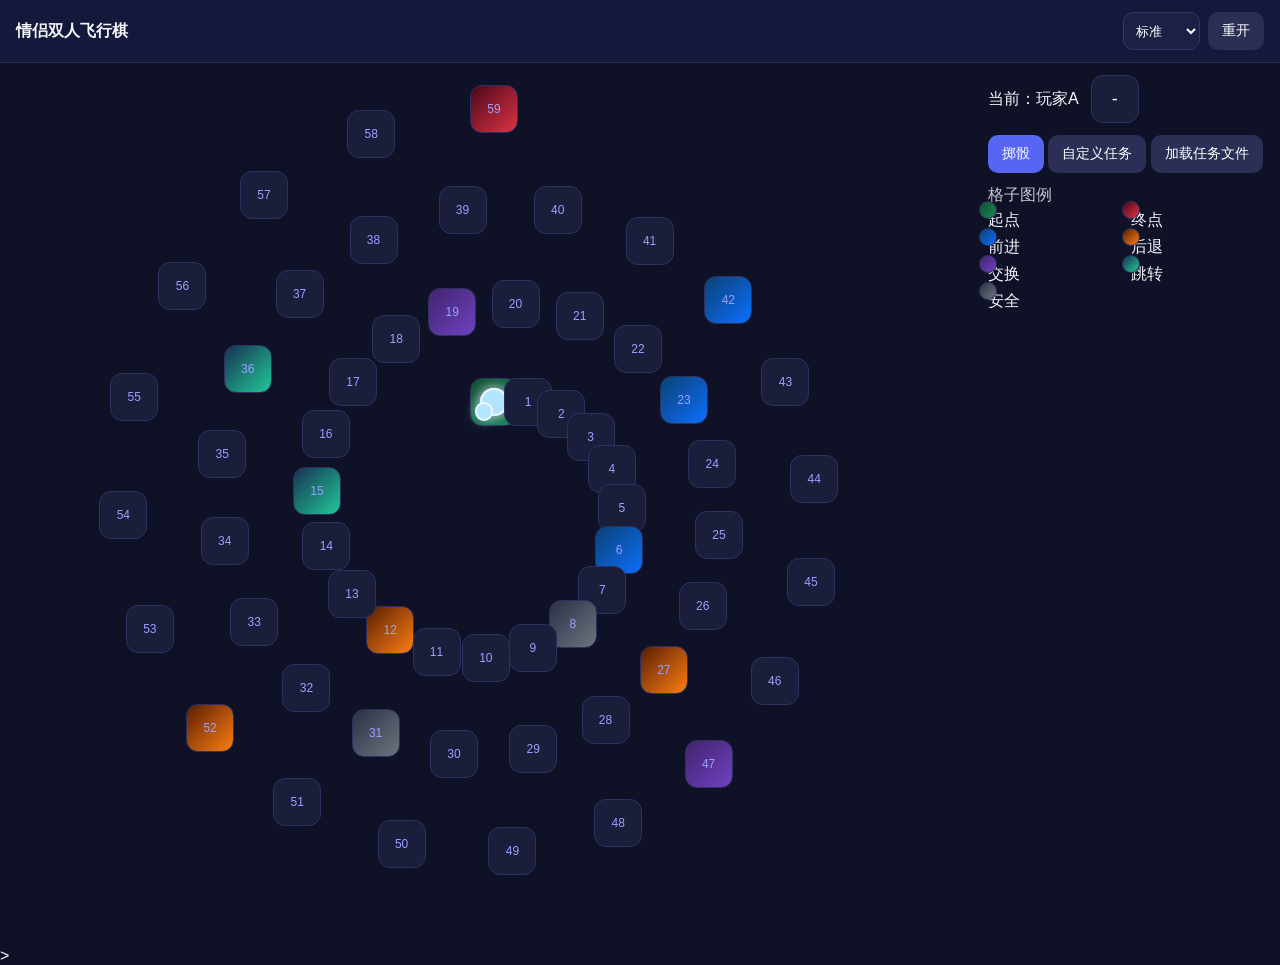
==== index.html @ 3389a9d1 "wip: 初始页面" ====
<!doctype html>
<html lang="zh-CN">
<head>
    <meta charset="utf-8">
    <meta name="viewport" content="width=device-width, initial-scale=1, viewport-fit=cover">
    <title>情侣双人飞行棋</title>
    <link rel="stylesheet" href="styles.css">
</head>
<body>
    <div class="app">
        <header class="topbar">
            <div class="brand">情侣双人飞行棋</div>
            <div class="controls">
                <select id="levelSelect" aria-label="选择关卡">
                    <option value="easy">入门</option>
                    <option value="normal" selected>标准</option>
                    <option value="hard">挑战</option>
                    <option value="custom">自定义</option>
                </select>
                <button id="resetBtn" class="btn">重开</button>
            </div>
        </header>

        <main class="main">
            <section class="board-section">
                <div id="board" class="board" role="grid" aria-label="棋盘"></div>
            </section>
            <section class="side">
                <div class="status">
                    <div id="turnText">当前：玩家A</div>
                    <div id="diceFace" class="dice">-</div>
                </div>
                <div class="actions">
                    <button id="rollBtn" class="btn primary">掷骰</button>
                    <button id="openCustomEditorBtn" class="btn">自定义任务</button>
                    <button id="openLoadTasksBtn" class="btn">加载任务文件</button>
                </div>
                <div class="legend">
                    <div class="legend-title">格子图例</div>
                    <ul>
                        <li><span class="cell sample start"></span> 起点</li>
                        <li><span class="cell sample end"></span> 终点</li>
                        <li><span class="cell sample boost"></span> 前进</li>
                        <li><span class="cell sample back"></span> 后退</li>
                        <li><span class="cell sample swap"></span> 交换</li>
                        <li><span class="cell sample jump"></span> 跳转</li>
                        <li><span class="cell sample safe"></span> 安全</li>
                        
                    </ul>
                </div>

                <div id="customPanel" class="custom hidden">
                    <div class="custom-row">
                        <label>格子数</label>
                        <input id="customSize" type="number" min="10" max="300" value="60">
                        <button id="applyCustomSize" class="btn">应用</button>
                    </div>
                    <div class="custom-row">
                        <label>编辑格子类型</label>
                        <select id="cellType">
                            <option value="none">普通</option>
                            <option value="boost" data-param="+3">前进(+3)</option>
                            <option value="back" data-param="-3">后退(-3)</option>
                            <option value="swap">交换</option>
                            <option value="jump" data-param="10">跳转(到10)</option>
                            <option value="safe">安全</option>
                            <option value="start">起点</option>
                            <option value="end">终点</option>
                        </select>
                        <input id="cellParam" type="number" placeholder="数值(可选)">
                    </div>
                    <div class="hint">点按棋盘上的格子进行标注/修改。</div>
                </div>

                <div id="winner" class="winner hidden"></div>
                <div id="taskModal" class="modal hidden">
                    <div class="modal-backdrop" data-close="1"></div>
                    <div class="modal-panel">
                        <div class="modal-title">本格任务</div>
                        <div id="taskContent" class="modal-content"></div>
                    </div>
                </div>

                <div id="customEditorModal" class="modal hidden">
                    <div class="modal-backdrop" data-close="1"></div>
                    <div class="modal-panel">
                        <div class="modal-title">自定义任务清单</div>
                        <div class="modal-content">
                            <div class="custom-row" style="margin-bottom:8px;">
                                <label>格子数(含起点终点)</label>
                                <input id="customEditorSize" type="number" min="3" max="80" value="30">
                                <button id="addOneCellBtn" class="btn">新增一格</button>
                            </div>
                            <div id="customTasksList" style="max-height:40vh;overflow:auto;border:1px solid #2a2f60;border-radius:8px;padding:8px"></div>
                            <div class="custom-row" style="justify-content:flex-end;margin-top:8px;gap:8px;">
                                <button id="cancelCustomEditor" class="btn">取消</button>
                                <button id="confirmCustomEditor" class="btn primary">完成</button>
                            </div>
                        </div>
                    </div>
                </div>

                <div id="loadTasksModal" class="modal hidden">
                    <div class="modal-backdrop" data-close="1"></div>
                    <div class="modal-panel">
                        <div class="modal-title">加载任务文件</div>
                        <div class="modal-content">
                            <div class="custom-row" style="margin-bottom:8px;">
                                <label>选择文件</label>
                                <select id="tasksFileSelect">
                                    <option value="tasks/list1.json">tasks/list1.json</option>
                                    <option value="tasks/list2.json">tasks/list2.json</option>
                                </select>
                                <input id="tasksFilePath" type="text" placeholder="或输入路径，如 tasks/list1.json" style="flex:1;min-width:140px;">
                            </div>
                            <div class="custom-row" style="margin-bottom:8px;">
                                <label>格子数(含起点终点)</label>
                                <input id="loadSizeInput" type="number" min="3" max="80" value="40">
                            </div>
                            <div class="custom-row" style="justify-content:flex-end;margin-top:8px;gap:8px;">
                                <button id="cancelLoadTasks" class="btn">取消</button>
                                <button id="confirmLoadTasks" class="btn primary">完成</button>
                            </div>
                        </div>
                    </div>
                </div>
            </section>
        </main>
    </div>

    <script src="config.js"></script>
    <script src="app.js"></script>
</body>
></html>
---- styles.css ----
*{box-sizing:border-box;-webkit-tap-highlight-color:transparent}
html,body{margin:0;padding:0;height:100%;background:#0f1226;color:#f5f6fa;font-family:-apple-system,BlinkMacSystemFont,Segoe UI,Roboto,Helvetica,Arial,Apple Color Emoji,Segoe UI Emoji}
.app{display:flex;flex-direction:column;min-height:100%}
.topbar{display:flex;align-items:center;justify-content:space-between;padding:12px 16px;background:#14183a;border-bottom:1px solid #252a54}
.brand{font-weight:700}
.controls{display:flex;gap:8px}
.btn{padding:10px 14px;border:none;border-radius:10px;background:#2b2f55;color:#fff;font-size:14px}
.btn.primary{background:#5865f2}
.btn:active{transform:scale(.98)}
select,input{background:#1c2044;border:1px solid #2e356f;color:#fff;border-radius:10px;padding:8px}

.main{display:grid;grid-template-columns:1fr 280px;gap:12px;padding:12px}
@media (max-width:900px){.main{grid-template-columns:1fr}.side{order:-1}}

.board-section{display:flex;align-items:center;justify-content:center}
.board{position:relative;--cell:clamp(24px,7vw,48px);width:100%;max-width:860px;aspect-ratio:1}
.cell{position:absolute;width:var(--cell);height:var(--cell);border-radius:12px;background:#1a1e3a;border:1px solid #2c3260;display:flex;align-items:center;justify-content:center;font-size:12px;color:#9aa0ff;user-select:none;transform:translate(-50%,-50%)}
.cell.sample{width:18px;height:18px;aspect-ratio:auto;display:inline-flex;margin-right:8px}

.cell.start{background:linear-gradient(135deg,#0f5132,#198754)}
.cell.end{background:linear-gradient(135deg,#4c0519,#dc3545)}
.cell.boost{background:linear-gradient(135deg,#0a4275,#0d6efd)}
.cell.back{background:linear-gradient(135deg,#5a1e02,#fd7e14)}
.cell.swap{background:linear-gradient(135deg,#41246d,#6f42c1)}
.cell.jump{background:linear-gradient(135deg,#183153,#20c997)}
.cell.safe{background:linear-gradient(135deg,#2c2f48,#6c757d)}
/* 任务弹窗 */
.modal.hidden{display:none}
.modal{position:fixed;inset:0;z-index:50}
.modal-backdrop{position:absolute;inset:0;background:rgba(0,0,0,.45)}
.modal-panel{position:absolute;left:50%;top:50%;transform:translate(-50%,-50%);width:min(92vw,460px);background:#15193a;border:1px solid #2a2f60;border-radius:14px;box-shadow:0 10px 30px rgba(0,0,0,.4);padding:14px}
.modal-title{font-weight:700;margin-bottom:6px}
.modal-content{line-height:1.6;white-space:pre-wrap}
.modal .custom-row label{opacity:.85;min-width:96px}
.modal .custom-row input[type="text"]{width:100%}
.cell.selected{outline:2px solid #ffd166}

.piece{position:absolute;width:62%;height:62%;border-radius:50%;border:2px solid rgba(255,255,255,.75)}
.piece.a{background:#ffb3c1;box-shadow:0 0 12px rgba(255,179,193,.6)}
.piece.b{background:#b3e5ff;box-shadow:0 0 12px rgba(179,229,255,.6)}
.piece.duo{inset:auto auto 4px 4px;width:40%;height:40%}

.status{display:flex;align-items:center;gap:12px;margin-bottom:12px}
.dice{width:48px;height:48px;display:flex;align-items:center;justify-content:center;border-radius:12px;background:#1a1e3a;border:1px solid #2c3260;font-size:18px}

.legend{margin-top:12px}
.legend-title{opacity:.8;margin-bottom:4px}
.legend ul{list-style:none;margin:0;padding:0;display:grid;grid-template-columns:1fr 1fr;gap:6px}

.custom{margin-top:12px;padding:10px;background:#15193a;border:1px solid #2a2f60;border-radius:12px}
.custom.hidden{display:none}
.custom-row{display:flex;align-items:center;gap:8px;margin-bottom:8px}
.hint{opacity:.7;font-size:12px}

.winner{margin-top:12px;padding:12px;border-radius:12px;background:#1a1e3a;border:1px solid #2c3260;font-size:16px}
.winner.hidden{display:none}
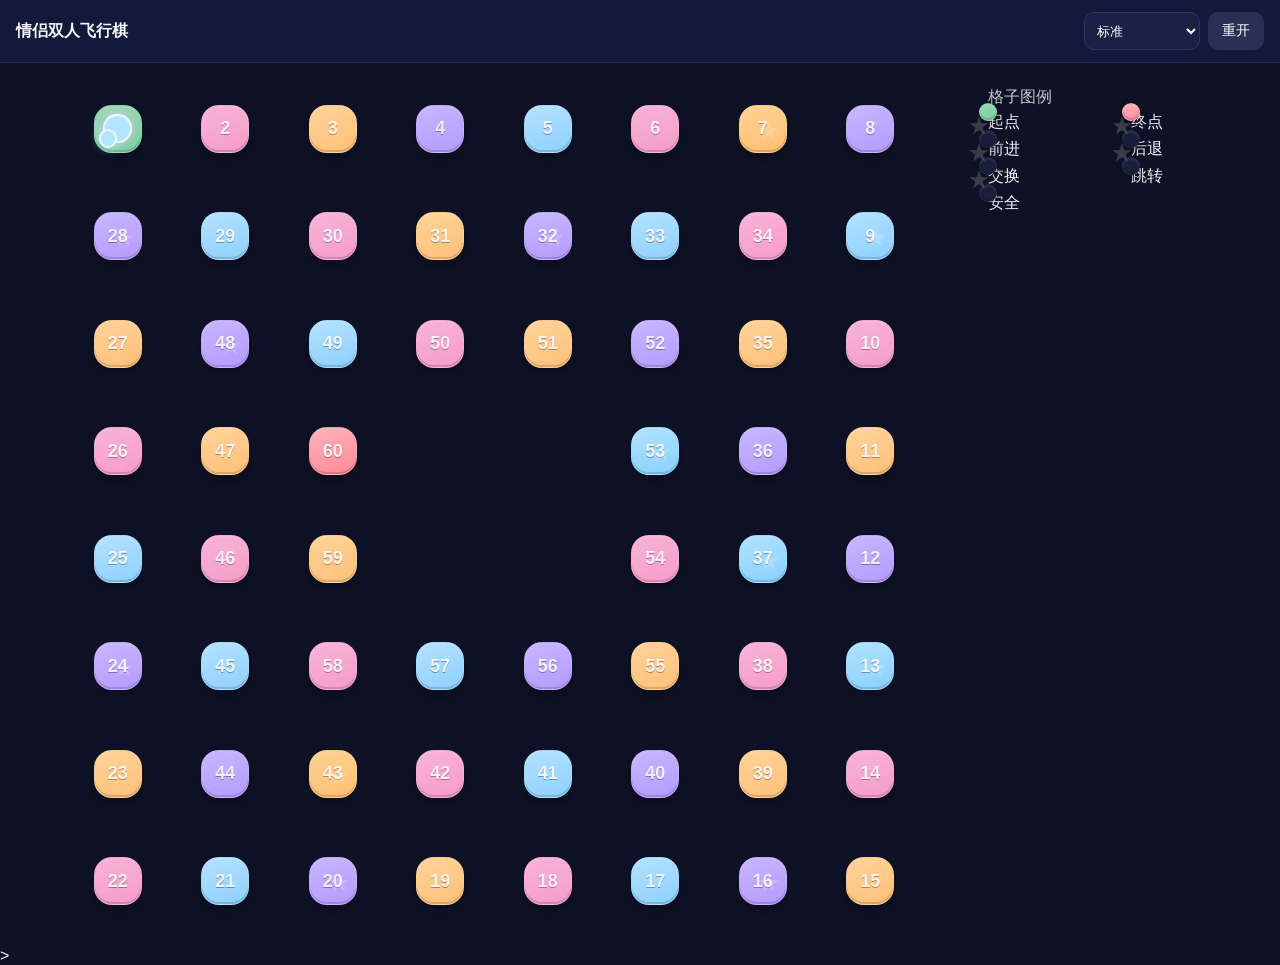
==== commit 896caddd: "wip: 调整" ====
--- a/index.html
+++ b/index.html
@@ -16,6 +16,7 @@
                     <option value="normal" selected>标准</option>
                     <option value="hard">挑战</option>
                     <option value="custom">自定义</option>
+                    <option value="load">加载任务文件</option>
                 </select>
                 <button id="resetBtn" class="btn">重开</button>
             </div>
@@ -23,18 +24,19 @@
 
         <main class="main">
             <section class="board-section">
-                <div id="board" class="board" role="grid" aria-label="棋盘"></div>
+                <div id="board" class="board" role="grid" aria-label="棋盘">
+                    <svg id="boardPath" class="board-path" viewBox="0 0 100 100" preserveAspectRatio="none">
+                        <polyline id="pathLine" fill="none" stroke-linecap="round" stroke-linejoin="round"></polyline>
+                    </svg>
+                    <div id="centerOverlay" class="center-overlay">
+                        <button id="rollBtn" class="btn primary big">掷骰</button>
+                        <div id="diceFace" class="dice">-</div>
+                    </div>
+                </div>
             </section>
             <section class="side">
-                <div class="status">
-                    <div id="turnText">当前：玩家A</div>
-                    <div id="diceFace" class="dice">-</div>
-                </div>
-                <div class="actions">
-                    <button id="rollBtn" class="btn primary">掷骰</button>
-                    <button id="openCustomEditorBtn" class="btn">自定义任务</button>
-                    <button id="openLoadTasksBtn" class="btn">加载任务文件</button>
-                </div>
+                <div class="status"></div>
+                <div class="actions"></div>
                 <div class="legend">
                     <div class="legend-title">格子图例</div>
                     <ul>
--- a/styles.css
+++ b/styles.css
@@ -13,17 +13,30 @@
 @media (max-width:900px){.main{grid-template-columns:1fr}.side{order:-1}}
 
 .board-section{display:flex;align-items:center;justify-content:center}
-.board{position:relative;--cell:clamp(24px,7vw,48px);width:100%;max-width:860px;aspect-ratio:1}
-.cell{position:absolute;width:var(--cell);height:var(--cell);border-radius:12px;background:#1a1e3a;border:1px solid #2c3260;display:flex;align-items:center;justify-content:center;font-size:12px;color:#9aa0ff;user-select:none;transform:translate(-50%,-50%)}
+.board{position:relative;--cell:clamp(24px,7vw,48px);width:100%;max-width:860px;aspect-ratio:1;background:transparent}
+.board-path{position:absolute;inset:0;z-index:2;pointer-events:none}
+.board-path #pathLine{stroke:#ffffff50;stroke-width:1.2}
+.cell{position:absolute;width:var(--cell);height:var(--cell);border-radius:18px;background:#1a1e3a;border:1px solid rgba(255,255,255,.06);display:flex;align-items:center;justify-content:center;font-size:18px;color:rgba(255,255,255,.9);user-select:none;transform:translate(-50%,-50%);z-index:1;
+box-shadow:0 6px 14px rgba(0,0,0,.28), inset 0 2px 0 rgba(255,255,255,.06), inset 0 -2px 0 rgba(0,0,0,.15)}
+.cell span.num{font-weight:700;opacity:.95;text-shadow:0 1px 0 rgba(0,0,0,.35)}
 .cell.sample{width:18px;height:18px;aspect-ratio:auto;display:inline-flex;margin-right:8px}
 
-.cell.start{background:linear-gradient(135deg,#0f5132,#198754)}
-.cell.end{background:linear-gradient(135deg,#4c0519,#dc3545)}
-.cell.boost{background:linear-gradient(135deg,#0a4275,#0d6efd)}
-.cell.back{background:linear-gradient(135deg,#5a1e02,#fd7e14)}
-.cell.swap{background:linear-gradient(135deg,#41246d,#6f42c1)}
-.cell.jump{background:linear-gradient(135deg,#183153,#20c997)}
-.cell.safe{background:linear-gradient(135deg,#2c2f48,#6c757d)}
+.cell.theme-a{background:linear-gradient(160deg,#b4e1ff,#8ed0ff)}
+.cell.theme-b{background:linear-gradient(160deg,#f8b3d8,#f59cc9)}
+.cell.theme-c{background:linear-gradient(160deg,#ffd39a,#ffc078)}
+.cell.theme-d{background:linear-gradient(160deg,#c7b6ff,#b49bff)}
+
+/* 在主题色基础上对不同类型略作偏移增强 */
+.cell.start{background:linear-gradient(160deg,#9ad8b4,#79cfa1)}
+.cell.end{background:linear-gradient(160deg,#ffb3b9,#ff8a9a)}
+.cell.boost{filter:saturate(1.1)}
+.cell.back{filter:saturate(1.1)}
+.cell.swap{filter:saturate(1.1)}
+.cell.jump{filter:saturate(1.1)}
+.cell.safe{filter:saturate(1.05)}
+
+/* 特殊格星形水印 */
+.cell.safe::after,.cell.jump::after,.cell.swap::after,.cell.boost::after,.cell.back::after{content:"★";position:absolute;font-size:22px;color:rgba(255,255,255,.18);inset:auto 6px 6px auto}
 /* 任务弹窗 */
 .modal.hidden{display:none}
 .modal{position:fixed;inset:0;z-index:50}
@@ -55,4 +68,9 @@
 .winner{margin-top:12px;padding:12px;border-radius:12px;background:#1a1e3a;border:1px solid #2c3260;font-size:16px}
 .winner.hidden{display:none}
 
+/* 棋盘中心掷骰区域 */
+.center-overlay{position:absolute;left:50%;top:50%;transform:translate(-50%,-50%);display:flex;flex-direction:column;align-items:center;gap:10px;z-index:10;pointer-events:auto}
+.btn.big{padding:14px 18px;font-size:16px;border-radius:12px}
+.center-overlay .dice{width:56px;height:56px;font-size:22px}
 
+
